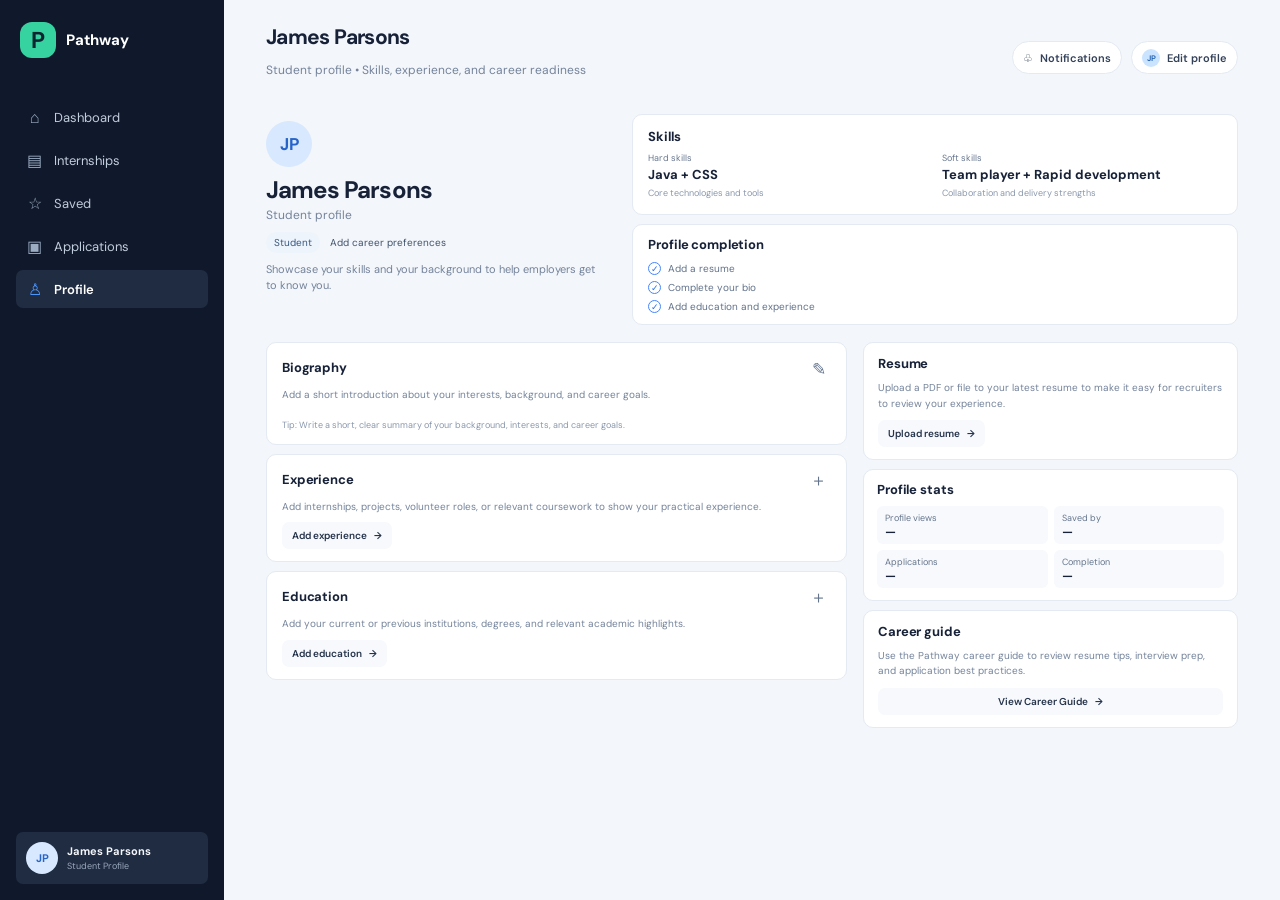
==== profile-mockup.html @ a05f1947 "Add student profile mockup Co-authored-by: Copilot <223556219+Copilot@users.noreply.github.com>" ====
<!doctype html>
<html lang="en">
<head>
  <meta charset="utf-8">
  <meta name="viewport" content="width=device-width, initial-scale=1">
  <meta name="description" content="Pathway student profile mockup">
  <title>My Profile — Pathway</title>
  <link rel="preconnect" href="https://fonts.googleapis.com">
  <link rel="preconnect" href="https://fonts.gstatic.com" crossorigin>
  <link href="https://fonts.googleapis.com/css2?family=DM+Sans:wght@400;500;600;700&display=swap" rel="stylesheet">
  <link rel="stylesheet" href="profile-mockup.css">
  <script src="profile-mockup.js" defer></script>
</head>
<body>
  <div class="app-shell">
    <aside class="sidebar" aria-label="Main navigation">
      <a class="brand" href="index.html" aria-label="Pathway home">
        <span class="brand-mark" aria-hidden="true">P</span>
        <span>Pathway</span>
      </a>
      <nav class="navigation">
        <a class="nav-link" href="index.html"><span class="nav-icon" aria-hidden="true">⌂</span>Dashboard</a>
        <a class="nav-link" href="index.html"><span class="nav-icon" aria-hidden="true">▤</span>Internships</a>
        <a class="nav-link" href="index.html"><span class="nav-icon" aria-hidden="true">☆</span>Saved</a>
        <a class="nav-link" href="index.html"><span class="nav-icon" aria-hidden="true">▣</span>Applications</a>
        <a class="nav-link active" href="profile-mockup.html" aria-current="page"><span class="nav-icon" aria-hidden="true">♙</span>Profile</a>
      </nav>
      <div class="sidebar-account">
        <span class="avatar avatar-small" aria-hidden="true">JP</span>
        <span class="sidebar-account__text"><strong data-name>James Parsons</strong><small>Student Profile</small></span>
      </div>
    </aside>

    <main class="main-content">
      <header class="page-header">
        <div>
          <h1 data-name>James Parsons</h1>
          <p>Student profile <span aria-hidden="true">•</span> Skills, experience, and career readiness</p>
        </div>
        <div class="header-actions">
          <button class="button button-light button-compact" type="button" data-action="notifications">
            <span aria-hidden="true">♧</span> Notifications
          </button>
          <button class="button button-light button-compact" type="button" data-action="edit-profile">
            <span class="button-avatar" aria-hidden="true">JP</span> Edit profile
          </button>
        </div>
      </header>

      <div class="profile-layout">
        <section class="profile-overview" aria-label="Profile overview">
          <div class="identity">
            <span class="avatar avatar-large" aria-hidden="true">JP</span>
            <h2 data-name>James Parsons</h2>
            <p class="muted" data-school>Student profile</p>
            <div class="identity-actions">
              <span class="tag">Student</span>
              <button class="text-button" type="button" data-action="edit-profile">Add career preferences</button>
            </div>
            <p class="identity-hint">Showcase your skills and your background to help employers get to know you.</p>
          </div>

          <div class="overview-cards">
            <section class="panel skills-panel" aria-labelledby="skills-title">
              <h3 id="skills-title">Skills</h3>
              <div class="skills-columns">
                <div>
                  <p class="field-label">Hard skills</p>
                  <p class="skill-values" data-hard-skills>Java + CSS</p>
                  <p class="helper-text">Core technologies and tools</p>
                </div>
                <div>
                  <p class="field-label">Soft skills</p>
                  <p class="skill-values" data-soft-skills>Team player + Rapid development</p>
                  <p class="helper-text">Collaboration and delivery strengths</p>
                </div>
              </div>
            </section>

            <section class="panel completion-panel" aria-labelledby="completion-title">
              <h3 id="completion-title">Profile completion</h3>
              <ul class="completion-list">
                <li class="is-complete"><span class="check" aria-hidden="true">✓</span><span>Add a resume</span></li>
                <li class="is-complete"><span class="check" aria-hidden="true">✓</span><span>Complete your bio</span></li>
                <li class="is-complete"><span class="check" aria-hidden="true">✓</span><span>Add education and experience</span></li>
              </ul>
            </section>
          </div>
        </section>

        <div class="detail-grid">
          <div class="detail-main">
            <section class="panel detail-panel" aria-labelledby="bio-title">
              <div class="section-heading">
                <h3 id="bio-title">Biography</h3>
                <button class="icon-button" type="button" aria-label="Edit biography" data-action="edit-profile">✎</button>
              </div>
              <p class="detail-copy" data-bio>Add a short introduction about your interests, background, and career goals.</p>
              <div class="preferences" data-preferences hidden></div>
              <p class="helper-text">Tip: Write a short, clear summary of your background, interests, and career goals.</p>
            </section>

            <section class="panel detail-panel" aria-labelledby="experience-title">
              <div class="section-heading">
                <h3 id="experience-title">Experience</h3>
                <button class="icon-button" type="button" aria-label="Add experience" data-action="add-experience">＋</button>
              </div>
              <div data-experience-list>
                <p class="detail-copy">Add internships, projects, volunteer roles, or relevant coursework to show your practical experience.</p>
              </div>
              <button class="button button-subtle button-small" type="button" data-action="add-experience">Add experience <span aria-hidden="true">→</span></button>
            </section>

            <section class="panel detail-panel" aria-labelledby="education-title">
              <div class="section-heading">
                <h3 id="education-title">Education</h3>
                <button class="icon-button" type="button" aria-label="Add education" data-action="add-education">＋</button>
              </div>
              <div data-education-list>
                <p class="detail-copy">Add your current or previous institutions, degrees, and relevant academic highlights.</p>
              </div>
              <button class="button button-subtle button-small" type="button" data-action="add-education">Add education <span aria-hidden="true">→</span></button>
            </section>
          </div>

          <aside class="detail-aside" aria-label="Profile resources">
            <section class="panel resource-panel" aria-labelledby="resume-title">
              <h3 id="resume-title">Resume</h3>
              <p class="detail-copy" data-resume-copy>Upload a PDF or file to your latest resume to make it easy for recruiters to review your experience.</p>
              <label class="button button-subtle button-small upload-button" for="resume-upload">Upload resume <span aria-hidden="true">→</span></label>
              <input id="resume-upload" class="visually-hidden" type="file" accept=".pdf,.doc,.docx">
            </section>

            <section class="panel stats-panel" aria-labelledby="stats-title">
              <h3 id="stats-title">Profile stats</h3>
              <div class="stats-grid">
                <div class="stat"><span>Profile views</span><strong>—</strong></div>
                <div class="stat"><span>Saved by</span><strong>—</strong></div>
                <div class="stat"><span>Applications</span><strong>—</strong></div>
                <div class="stat"><span>Completion</span><strong>—</strong></div>
              </div>
            </section>

            <section class="panel resource-panel career-panel" aria-labelledby="career-title">
              <h3 id="career-title">Career guide</h3>
              <p class="detail-copy">Use the Pathway career guide to review resume tips, interview prep, and application best practices.</p>
              <button class="button button-subtle button-small career-button" type="button" data-action="career-guide">View Career Guide <span aria-hidden="true">→</span></button>
            </section>
          </aside>
        </div>
      </div>
      <div class="toast" role="status" aria-live="polite" hidden></div>
    </main>
  </div>

  <dialog class="edit-dialog" aria-labelledby="dialog-title">
    <form method="dialog" class="dialog-form" id="profile-form">
      <div class="dialog-heading">
        <div><p class="eyebrow">Your Pathway profile</p><h2 id="dialog-title">Edit profile</h2></div>
        <button class="icon-button" type="button" aria-label="Close dialog" data-action="close-dialog">×</button>
      </div>
      <div class="form-fields" data-form-fields></div>
      <div class="dialog-actions">
        <button class="button button-light" type="button" data-action="close-dialog">Cancel</button>
        <button class="button button-primary" type="submit">Save changes</button>
      </div>
    </form>
  </dialog>
</body>
</html>
---- profile-mockup.css ----
:root {
  font-family: "DM Sans", Arial, sans-serif;
  color: #172238;
  background: #f3f6fa;
  font-synthesis: none;
  text-rendering: optimizeLegibility;
  --ink: #172238;
  --muted: #74839b;
  --line: #e4eaf2;
  --panel: #fff;
  --blue: #2874f0;
  --sidebar: #10192b;
}

* { box-sizing: border-box; }
body { margin: 0; min-width: 320px; min-height: 100vh; background: #f3f6fa; }
button, input, textarea { font: inherit; }
button { color: inherit; }
button:focus-visible, a:focus-visible, input:focus-visible, textarea:focus-visible {
  outline: 3px solid #80b4ff;
  outline-offset: 2px;
}

.app-shell { display: flex; min-height: 100vh; }
.sidebar {
  position: sticky;
  top: 0;
  display: flex;
  flex: 0 0 224px;
  flex-direction: column;
  min-height: 100vh;
  padding: 22px 16px 16px;
  background: var(--sidebar);
  color: #f5f7fb;
}
.brand { display: flex; align-items: center; gap: 10px; padding: 0 4px; color: #fff; font-size: 15px; font-weight: 700; text-decoration: none; }
.brand-mark { display: grid; width: 36px; height: 36px; place-items: center; border-radius: 12px; background: #36d3a0; color: #0c2530; font-size: 23px; font-weight: 700; }
.navigation { display: grid; gap: 5px; margin-top: 40px; }
.nav-link { display: flex; align-items: center; gap: 12px; min-height: 38px; padding: 0 11px; border-radius: 7px; color: #c1ccdc; font-size: 13px; text-decoration: none; }
.nav-link:hover, .nav-link.active { background: #202c41; color: #fff; }
.nav-link.active { font-weight: 600; }
.nav-icon { display: inline-grid; width: 15px; place-items: center; color: #9cacc3; font-size: 16px; }
.nav-link.active .nav-icon { color: #4a96ff; }
.sidebar-account { display: flex; align-items: center; gap: 9px; margin-top: auto; padding: 10px; border-radius: 7px; background: #202c41; }
.sidebar-account__text { display: grid; gap: 2px; min-width: 0; }
.sidebar-account__text strong { overflow: hidden; font-size: 11px; text-overflow: ellipsis; white-space: nowrap; }
.sidebar-account__text small { color: #98a7bc; font-size: 9px; }

.main-content { width: min(100% - 224px, 1440px); flex: 1; margin: 0 auto; padding: 25px 42px 38px; }
.page-header { display: flex; align-items: center; justify-content: space-between; gap: 18px; margin-bottom: 24px; }
.page-header h1 { margin: 0 0 3px; font-size: 21px; line-height: 1.2; letter-spacing: -.03em; }
.page-header p { color: var(--muted); font-size: 12px; }
.header-actions { display: flex; flex: none; align-items: center; gap: 9px; }
.button { display: inline-flex; align-items: center; justify-content: center; gap: 7px; border: 1px solid transparent; border-radius: 7px; cursor: pointer; font-weight: 600; text-decoration: none; transition: background .15s, border-color .15s, transform .15s; }
.button:hover { transform: translateY(-1px); }
.button-compact { min-height: 33px; padding: 0 10px; border-radius: 18px; font-size: 11px; }
.button-light { border-color: var(--line); background: #fff; color: #334159; }
.button-light:hover { background: #f8faff; border-color: #cbd6e5; }
.button-avatar { display: grid; width: 18px; height: 18px; place-items: center; border-radius: 50%; background: #cae4ff; color: #1d5baa; font-size: 8px; }
.button-subtle { min-height: 28px; padding: 0 9px; background: #f7f9fc; color: #25334b; font-size: 10px; }
.button-subtle:hover { background: #edf3fa; }
.button-small { min-height: 27px; padding: 0 9px; font-size: 10px; }
.button-primary { min-height: 38px; padding: 0 15px; background: var(--blue); color: #fff; font-size: 13px; }
.button-primary:hover { background: #1c63d8; }

.profile-layout { display: grid; gap: 17px; }
.profile-overview { display: grid; grid-template-columns: minmax(210px, .87fr) minmax(0, 1.5fr); gap: 15px; align-items: start; }
.identity { padding: 7px 0 0; }
.avatar { display: grid; flex: none; place-items: center; border-radius: 50%; background: #d7e8ff; color: #2764c7; font-weight: 700; }
.avatar-large { width: 46px; height: 46px; margin-bottom: 9px; font-size: 17px; }
.avatar-small { width: 32px; height: 32px; font-size: 11px; }
.identity h2 { margin: 0 0 2px; font-size: 24px; line-height: 1.2; letter-spacing: -.035em; }
.muted { margin: 0; color: var(--muted); font-size: 12px; }
.identity-actions { display: flex; flex-wrap: wrap; align-items: center; gap: 6px; margin-top: 9px; }
.tag { display: inline-flex; min-height: 21px; align-items: center; padding: 0 8px; border-radius: 12px; background: #eef4fc; color: #36567e; font-size: 10px; }
.text-button { padding: 3px 4px; border: 0; background: none; color: #41536c; cursor: pointer; font-size: 10px; }
.text-button:hover { color: var(--blue); text-decoration: underline; }
.identity-hint { max-width: 330px; margin: 8px 0 0; color: var(--muted); font-size: 11px; line-height: 1.5; }
.overview-cards { display: grid; gap: 9px; }
.panel { min-width: 0; padding: 14px 15px; border: 1px solid var(--line); border-radius: 10px; background: var(--panel); }
.panel h3 { margin: 0; font-size: 13px; line-height: 1.3; letter-spacing: -.01em; }
.skills-columns { display: grid; grid-template-columns: 1fr 1fr; gap: 14px; margin-top: 6px; }
.field-label { margin: 0 0 2px; color: #697891; font-size: 9px; }
.skill-values { margin: 0; font-size: 13px; font-weight: 700; line-height: 1.4; }
.helper-text { margin: 3px 0 0; color: #8a98ad; font-size: 9px; line-height: 1.45; }
.completion-panel { padding-top: 12px; padding-bottom: 11px; }
.completion-list { display: grid; gap: 6px; margin: 8px 0 0; padding: 0; list-style: none; }
.completion-list li { display: flex; align-items: center; gap: 7px; color: #61728b; font-size: 10px; }
.check { display: grid; width: 13px; height: 13px; place-items: center; border: 1px solid #4386ff; border-radius: 50%; color: #2874f0; font-size: 9px; font-weight: 700; }

.detail-grid { display: grid; grid-template-columns: minmax(0, 1.55fr) minmax(235px, 1fr); gap: 16px; align-items: start; }
.detail-main, .detail-aside { display: grid; gap: 9px; }
.detail-panel { padding: 13px 15px 12px; }
.section-heading { display: flex; align-items: center; justify-content: space-between; gap: 10px; margin-bottom: 6px; }
.icon-button { display: inline-grid; width: 25px; height: 25px; flex: none; place-items: center; padding: 0; border: 0; border-radius: 6px; background: transparent; color: #63748c; cursor: pointer; font-size: 17px; }
.icon-button:hover { background: #f1f5fa; color: var(--blue); }
.detail-copy { margin: 0; color: #74839b; font-size: 10px; line-height: 1.55; }
.preferences { display: grid; gap: 5px; margin-top: 9px; }
.preferences p { display: grid; grid-template-columns: 105px 1fr; gap: 8px; margin: 0; color: #74839b; font-size: 10px; line-height: 1.5; }
.preferences strong { color: #4a5b74; font-weight: 600; }
.detail-panel > .helper-text { margin-top: 7px; }
.detail-panel > .button { margin-top: 8px; }
.resource-panel { padding: 13px 14px 12px; }
.resource-panel h3, .stats-panel h3 { margin-bottom: 7px; }
.resource-panel .button { margin-top: 9px; }
.upload-button { cursor: pointer; }
.upload-button:hover { background: #edf3fa; }
.stats-panel { padding: 12px 13px; }
.stats-grid { display: grid; grid-template-columns: 1fr 1fr; gap: 6px; }
.stat { display: grid; gap: 2px; min-height: 35px; padding: 6px 8px; border-radius: 6px; background: #f7f9fc; }
.stat span { color: #65758d; font-size: 9px; }
.stat strong { font-size: 12px; line-height: 1; }
.career-button { width: 100%; justify-content: center; }
.experience-entry, .education-entry { padding: 5px 0 0; }
.experience-entry + .experience-entry, .education-entry + .education-entry { margin-top: 8px; border-top: 1px solid var(--line); }
.entry-title { margin: 0; font-size: 11px; font-weight: 700; }
.entry-subtitle { margin: 2px 0 0; color: var(--muted); font-size: 9px; }
.toast { position: fixed; right: 24px; bottom: 24px; z-index: 3; max-width: min(380px, calc(100vw - 32px)); padding: 12px 16px; border: 1px solid #d5e5fb; border-radius: 9px; background: #fff; box-shadow: 0 8px 28px #17223820; color: #263b59; font-size: 12px; }
.toast[hidden] { display: none; }

.edit-dialog { width: min(520px, calc(100% - 32px)); max-height: min(90vh, 760px); padding: 0; overflow: auto; border: 1px solid var(--line); border-radius: 14px; color: var(--ink); box-shadow: 0 22px 70px #10192b38; }
.edit-dialog::backdrop { background: #10192b75; }
.dialog-form { padding: 22px; }
.dialog-heading { display: flex; align-items: flex-start; justify-content: space-between; gap: 14px; margin-bottom: 18px; }
.dialog-heading h2 { margin: 3px 0 0; font-size: 21px; }
.eyebrow { margin: 0; color: var(--muted); font-size: 10px; font-weight: 700; letter-spacing: .08em; text-transform: uppercase; }
.form-fields { display: grid; gap: 13px; }
.form-field { display: grid; gap: 5px; color: #465670; font-size: 11px; font-weight: 600; }
.form-field input, .form-field textarea { width: 100%; padding: 9px 10px; border: 1px solid #dce4ee; border-radius: 7px; background: #fff; color: var(--ink); font-size: 12px; font-weight: 400; }
.form-field textarea { min-height: 78px; resize: vertical; }
.form-field .field-hint { color: var(--muted); font-size: 10px; font-weight: 400; }
.dialog-actions { display: flex; justify-content: flex-end; gap: 8px; margin-top: 20px; }
.visually-hidden { position: absolute; width: 1px; height: 1px; padding: 0; overflow: hidden; clip: rect(0, 0, 0, 0); white-space: nowrap; clip-path: inset(50%); }

@media (min-width: 1500px) {
  .main-content { padding-right: 56px; padding-left: 56px; }
  .profile-layout { gap: 20px; }
  .detail-grid { gap: 20px; }
  .detail-main, .detail-aside { gap: 12px; }
}
@media (max-width: 950px) {
  .sidebar { flex-basis: 185px; }
  .main-content { width: calc(100% - 185px); padding: 22px 24px 32px; }
  .profile-overview { grid-template-columns: minmax(180px, .8fr) minmax(0, 1.35fr); }
  .detail-grid { grid-template-columns: minmax(0, 1.35fr) minmax(210px, .9fr); }
}
@media (max-width: 700px) {
  .app-shell { display: block; }
  .sidebar { position: static; min-height: 0; padding: 12px 14px; }
  .brand { padding-bottom: 10px; }
  .navigation { display: flex; gap: 4px; margin-top: 0; overflow-x: auto; }
  .nav-link { flex: none; min-height: 34px; padding: 0 9px; font-size: 11px; }
  .sidebar-account { display: none; }
  .main-content { width: 100%; padding: 20px 16px 28px; }
  .page-header { align-items: flex-start; }
  .page-header h1 { font-size: 19px; }
  .page-header p { max-width: 280px; font-size: 10px; line-height: 1.5; }
  .header-actions { gap: 5px; }
  .button-compact { min-height: 30px; padding: 0 8px; font-size: 9px; }
  .profile-overview { grid-template-columns: 1fr; gap: 14px; }
  .identity { padding-top: 0; }
  .detail-grid { grid-template-columns: 1fr; }
  .detail-aside { grid-template-columns: repeat(2, minmax(0, 1fr)); align-items: stretch; }
  .career-panel { grid-column: 1 / -1; }
}
@media (max-width: 440px) {
  .page-header { flex-direction: column; }
  .header-actions { align-self: flex-end; }
  .detail-aside { grid-template-columns: 1fr; }
  .career-panel { grid-column: auto; }
  .skills-columns { gap: 8px; }
  .skill-values { font-size: 11px; }
}
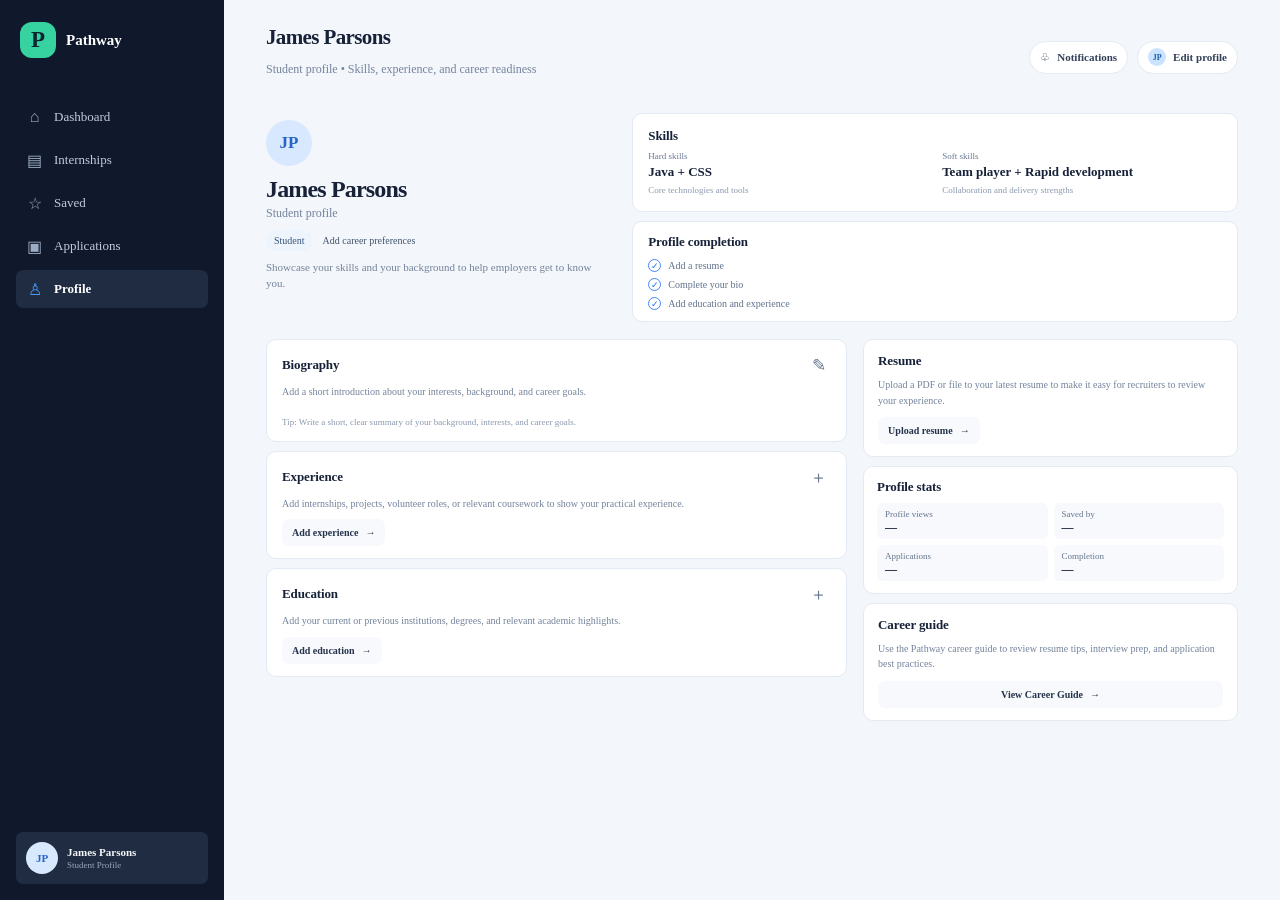
==== commit eb37530e: "Update profile-mockup.html please work" ====
--- a/profile-mockup.html
+++ b/profile-mockup.html
@@ -1,3 +1,4 @@
+
 <!doctype html>
 <html lang="en">
 <head>
@@ -10,6 +11,7 @@
   <link href="https://fonts.googleapis.com/css2?family=DM+Sans:wght@400;500;600;700&display=swap" rel="stylesheet">
   <link rel="stylesheet" href="profile-mockup.css">
   <script src="profile-mockup.js" defer></script>
+  <script src="confetti.js" defer></script>
 </head>
 <body>
   <div class="app-shell">
@@ -30,7 +32,7 @@
         <span class="sidebar-account__text"><strong data-name>James Parsons</strong><small>Student Profile</small></span>
       </div>
     </aside>
-
+ 
     <main class="main-content">
       <header class="page-header">
         <div>
@@ -46,7 +48,7 @@
           </button>
         </div>
       </header>
-
+ 
       <div class="profile-layout">
         <section class="profile-overview" aria-label="Profile overview">
           <div class="identity">
@@ -59,7 +61,7 @@
             </div>
             <p class="identity-hint">Showcase your skills and your background to help employers get to know you.</p>
           </div>
-
+ 
           <div class="overview-cards">
             <section class="panel skills-panel" aria-labelledby="skills-title">
               <h3 id="skills-title">Skills</h3>
@@ -76,7 +78,7 @@
                 </div>
               </div>
             </section>
-
+ 
             <section class="panel completion-panel" aria-labelledby="completion-title">
               <h3 id="completion-title">Profile completion</h3>
               <ul class="completion-list">
@@ -87,7 +89,7 @@
             </section>
           </div>
         </section>
-
+ 
         <div class="detail-grid">
           <div class="detail-main">
             <section class="panel detail-panel" aria-labelledby="bio-title">
@@ -99,7 +101,7 @@
               <div class="preferences" data-preferences hidden></div>
               <p class="helper-text">Tip: Write a short, clear summary of your background, interests, and career goals.</p>
             </section>
-
+ 
             <section class="panel detail-panel" aria-labelledby="experience-title">
               <div class="section-heading">
                 <h3 id="experience-title">Experience</h3>
@@ -110,7 +112,7 @@
               </div>
               <button class="button button-subtle button-small" type="button" data-action="add-experience">Add experience <span aria-hidden="true">→</span></button>
             </section>
-
+ 
             <section class="panel detail-panel" aria-labelledby="education-title">
               <div class="section-heading">
                 <h3 id="education-title">Education</h3>
@@ -122,7 +124,7 @@
               <button class="button button-subtle button-small" type="button" data-action="add-education">Add education <span aria-hidden="true">→</span></button>
             </section>
           </div>
-
+ 
           <aside class="detail-aside" aria-label="Profile resources">
             <section class="panel resource-panel" aria-labelledby="resume-title">
               <h3 id="resume-title">Resume</h3>
@@ -130,7 +132,7 @@
               <label class="button button-subtle button-small upload-button" for="resume-upload">Upload resume <span aria-hidden="true">→</span></label>
               <input id="resume-upload" class="visually-hidden" type="file" accept=".pdf,.doc,.docx">
             </section>
-
+ 
             <section class="panel stats-panel" aria-labelledby="stats-title">
               <h3 id="stats-title">Profile stats</h3>
               <div class="stats-grid">
@@ -140,7 +142,7 @@
                 <div class="stat"><span>Completion</span><strong>—</strong></div>
               </div>
             </section>
-
+ 
             <section class="panel resource-panel career-panel" aria-labelledby="career-title">
               <h3 id="career-title">Career guide</h3>
               <p class="detail-copy">Use the Pathway career guide to review resume tips, interview prep, and application best practices.</p>
@@ -152,7 +154,7 @@
       <div class="toast" role="status" aria-live="polite" hidden></div>
     </main>
   </div>
-
+ 
   <dialog class="edit-dialog" aria-labelledby="dialog-title">
     <form method="dialog" class="dialog-form" id="profile-form">
       <div class="dialog-heading">
@@ -168,3 +170,4 @@
   </dialog>
 </body>
 </html>
+ 
--- a/profile-mockup.css
+++ b/profile-mockup.css
@@ -1,5 +1,5 @@
 :root {
-  font-family: "DM Sans", Arial, sans-serif;
+  font-family: Georgia, "Times New Roman", Times, serif;
   color: #172238;
   background: #f3f6fa;
   font-synthesis: none;
